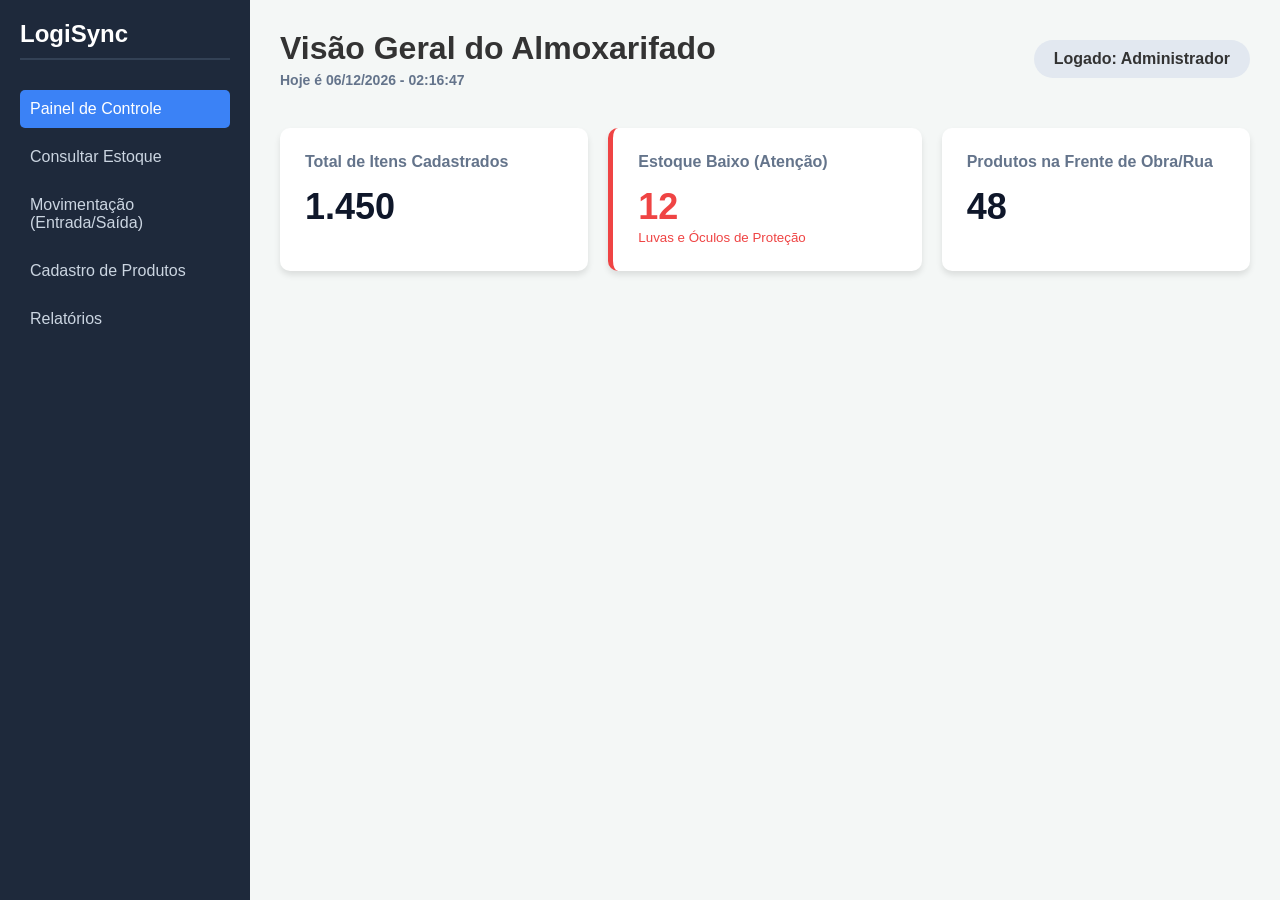
==== index.html @ 924ddfe9 "Add files via upload" ====
<!DOCTYPE html>
<html lang="pt-BR">
<head>
    <meta charset="UTF-8">
    <meta name="viewport" content="width=device-width, initial-scale=1.0">
    <title>Painel | LogiSync</title>
    <link rel="stylesheet" href="css/style.css">
</head>
<body>
    <div class="container">
        
        <aside class="sidebar">
            <h2>LogiSync</h2>
            <nav>
                <ul>
                    <li><a href="index.html" class="ativo">Painel de Controle</a></li>
                    <li><a href="consulta.html">Consultar Estoque</a></li>
                    <li><a href="retirada.html">Movimentação (Entrada/Saída)</a></li>
                    <li><a href="cadastro.html">Cadastro de Produtos</a></li>
                    <li><a href="relatorios.html">Relatórios</a></li>
                </ul>
            </nav>
        </aside>

        <main class="conteudo-principal">
            <header>
                <div>
                    <h1>Visão Geral do Almoxarifado</h1>
                    <p id="relogio-atual" style="color: #64748b; font-weight: bold; margin-top: 5px; font-size: 14px;"></p>
                </div>
                <div class="perfil-usuario">Logado: Administrador</div>
            </header>

            <section class="cartoes">
                <div class="cartao">
                    <h3>Total de Itens Cadastrados</h3>
                    <p class="numero">1.450</p>
                </div>
                
                <div class="cartao alerta">
                    <h3>Estoque Baixo (Atenção)</h3>
                    <p class="numero">12</p>
                    <small>Luvas e Óculos de Proteção</small>
                </div>

                <div class="cartao">
                    <h3>Produtos na Frente de Obra/Rua</h3>
                    <p class="numero">48</p>
                </div>
            </section>
        </main>

    </div>

    <script>
        function atualizarRelogio() {
            const agora = new Date();
            
            // Pega os dados da data e hora
            const dia = String(agora.getDate()).padStart(2, '0');
            const mes = String(agora.getMonth() + 1).padStart(2, '0'); // Mês começa do 0, por isso +1
            const ano = agora.getFullYear();
            const horas = String(agora.getHours()).padStart(2, '0');
            const minutos = String(agora.getMinutes()).padStart(2, '0');
            const segundos = String(agora.getSeconds()).padStart(2, '0');

            // Monta o texto bonito
            const dataHoraFormatada = `Hoje é ${dia}/${mes}/${ano} - ${horas}:${minutos}:${segundos}`;
            
            // Joga na tela
            document.getElementById('relogio-atual').textContent = dataHoraFormatada;
        }

        // Atualiza a cada 1 segundo (1000 milissegundos)
        setInterval(atualizarRelogio, 1000);
        // Roda a primeira vez na hora que a página abre
        atualizarRelogio();
    </script>
</body>
</html>
---- css/style.css ----
/* =========================================
   1. CONFIGURAÇÕES GERAIS (RESET)
   ========================================= */
* {
    margin: 0;
    padding: 0;
    box-sizing: border-box;
    font-family: Arial, sans-serif;
}

body {
    background-color: #f4f7f6;
    color: #333;
}

.container {
    display: flex;
    min-height: 100vh;
}

/* =========================================
   2. MENU LATERAL (SIDEBAR)
   ========================================= */
.sidebar {
    width: 250px;
    background-color: #1e293b;
    color: #fff;
    padding: 20px;
}

.sidebar h2 {
    margin-bottom: 30px;
    font-size: 24px;
    border-bottom: 2px solid #334155;
    padding-bottom: 10px;
}

.sidebar ul {
    list-style: none;
}

.sidebar ul li a {
    color: #cbd5e1;
    text-decoration: none;
    font-size: 16px;
    display: block;
    padding: 10px;
    margin-bottom: 10px;
    border-radius: 5px;
    transition: 0.3s;
}

.sidebar ul li a:hover, .sidebar ul li a.ativo {
    background-color: #3b82f6;
    color: #fff;
}

/* =========================================
   3. CONTEÚDO PRINCIPAL E CABEÇALHO
   ========================================= */
.conteudo-principal {
    flex: 1;
    padding: 30px;
}

header {
    display: flex;
    justify-content: space-between;
    align-items: center;
    margin-bottom: 40px;
}

.perfil-usuario {
    background-color: #e2e8f0;
    padding: 10px 20px;
    border-radius: 20px;
    font-weight: bold;
}

/* =========================================
   4. CARTÕES DO PAINEL E FORMULÁRIOS
   ========================================= */
.cartoes {
    display: flex;
    gap: 20px;
}

.cartao {
    background-color: #fff;
    padding: 25px;
    border-radius: 10px;
    box-shadow: 0 4px 6px rgba(0,0,0,0.1);
    flex: 1;
}

.cartao h3 {
    font-size: 16px;
    color: #64748b;
    margin-bottom: 15px;
}

.cartao .numero {
    font-size: 36px;
    font-weight: bold;
    color: #0f172a;
}

.cartao.alerta {
    border-left: 5px solid #ef4444;
}

.cartao.alerta .numero, .cartao.alerta small {
    color: #ef4444;
}

.form-container {
    width: 100%;
}

.grupo-input {
    margin-bottom: 20px;
}

.grupo-input label {
    display: block;
    margin-bottom: 8px;
    font-weight: bold;
    color: #475569;
}

.grupo-input input {
    width: 100%;
    padding: 12px;
    border: 1px solid #cbd5e1;
    border-radius: 6px;
    font-size: 16px;
}

.grupo-input input:focus {
    outline: none;
    border-color: #3b82f6;
    box-shadow: 0 0 0 3px rgba(59, 130, 246, 0.2);
}

.botoes-acao {
    display: flex;
    gap: 15px;
    margin-top: 30px;
}

.btn {
    flex: 1;
    padding: 15px;
    border: none;
    border-radius: 6px;
    font-size: 16px;
    font-weight: bold;
    color: white;
    cursor: pointer;
    transition: 0.2s;
    text-align: center;
}

.btn-saida { background-color: #f97316; }
.btn-saida:hover { background-color: #ea580c; }
.btn-devolucao { background-color: #22c55e; }
.btn-devolucao:hover { background-color: #16a34a; }
.btn-importar { background-color: #3b82f6; }
.btn-importar:hover { background-color: #2563eb; }

.grid-duas-colunas { display: flex; gap: 20px; }

.area-upload {
    border: 2px dashed #cbd5e1;
    padding: 40px 20px;
    text-align: center;
    border-radius: 10px;
    background-color: #f8fafc;
    margin-top: 20px;
    transition: 0.3s;
}

.area-upload:hover {
    border-color: #3b82f6;
    background-color: #eff6ff;
}

.area-upload p {
    color: #64748b;
    margin-bottom: 15px;
    font-weight: bold;
}

.barra-pesquisa { display: flex; gap: 10px; }
.input-pesquisa {
    flex: 1;
    padding: 18px;
    font-size: 18px;
    border: 2px solid #cbd5e1;
    border-radius: 8px;
}
.input-pesquisa:focus {
    outline: none;
    border-color: #3b82f6;
    box-shadow: 0 0 0 3px rgba(59, 130, 246, 0.2);
}
.btn-pesquisar { padding: 0 30px; font-size: 18px; }

/* =========================================
   8. NOVOS ESTILOS: TELA DE LOGIN
   ========================================= */
.tela-login {
    display: flex;
    justify-content: center; /* Centraliza na horizontal */
    align-items: center; /* Centraliza na vertical */
    min-height: 100vh;
    background-color: #1e293b; /* Fundo escuro profissional */
}

.login-container {
    background-color: #fff;
    padding: 40px;
    border-radius: 10px;
    box-shadow: 0 10px 25px rgba(0,0,0,0.5);
    width: 100%;
    max-width: 400px; /* Largura máxima da caixinha */
}

.login-cabecalho {
    text-align: center;
    margin-bottom: 30px;
}

.login-cabecalho h2 {
    color: #0f172a;
    font-size: 32px;
    margin-bottom: 5px;
}

.login-cabecalho p {
    color: #64748b;
    font-size: 14px;
}

.login-rodape {
    text-align: center;
    margin-top: 25px;
    font-size: 13px;
    color: #64748b;
}
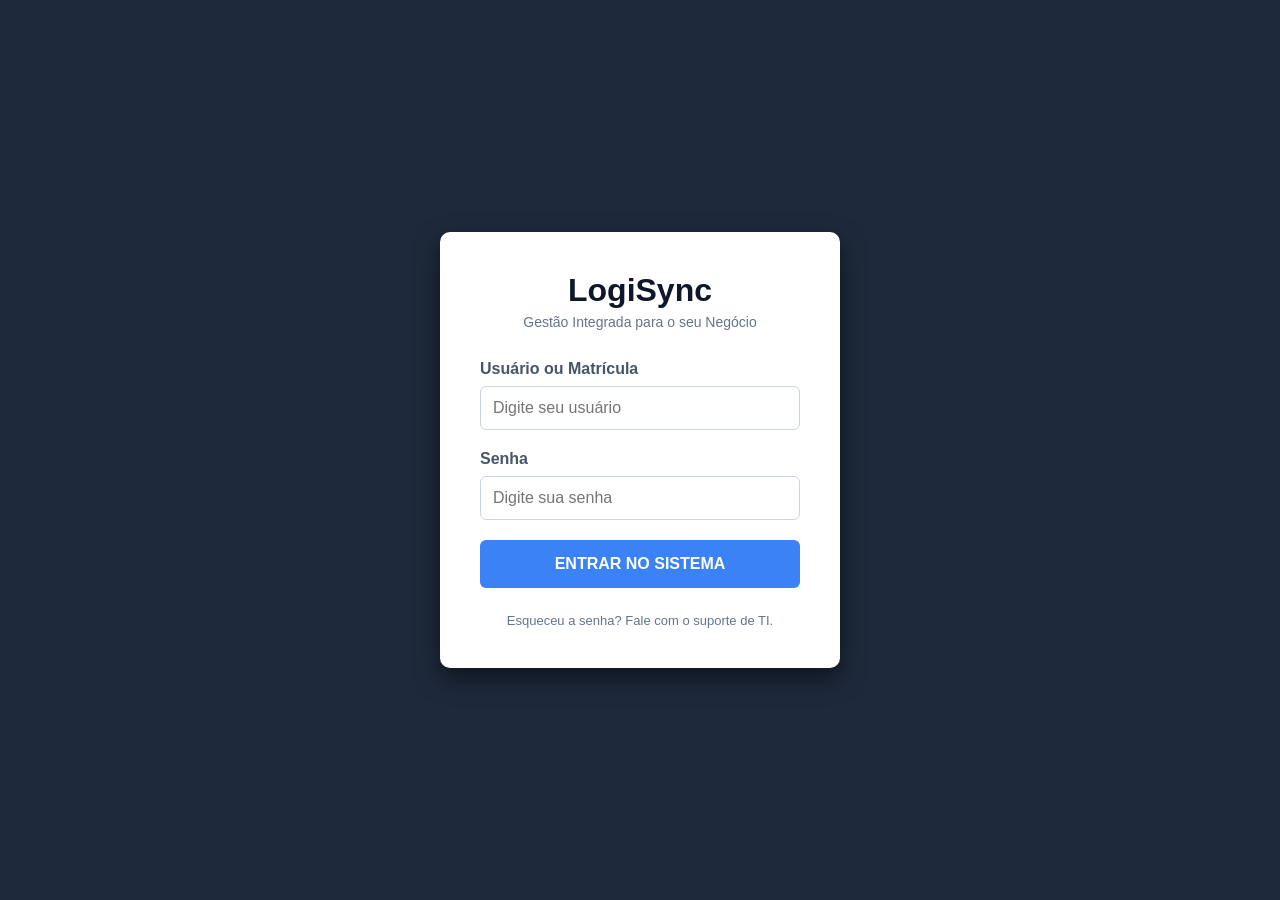
==== commit e6aeddb5: "Add files via upload" ====
--- a/index.html
+++ b/index.html
@@ -3,78 +3,55 @@
 <head>
     <meta charset="UTF-8">
     <meta name="viewport" content="width=device-width, initial-scale=1.0">
-    <title>Painel | LogiSync</title>
-    <link rel="stylesheet" href="css/style.css">
+    <title>Login | LogiSync</title>
+    <link rel="stylesheet" href="./estilo/style.css">
 </head>
-<body>
-    <div class="container">
-        
-        <aside class="sidebar">
+<body class="tela-login">
+    
+    <div class="login-container">
+        <div class="login-cabecalho">
             <h2>LogiSync</h2>
-            <nav>
-                <ul>
-                    <li><a href="index.html" class="ativo">Painel de Controle</a></li>
-                    <li><a href="consulta.html">Consultar Estoque</a></li>
-                    <li><a href="retirada.html">Movimentação (Entrada/Saída)</a></li>
-                    <li><a href="cadastro.html">Cadastro de Produtos</a></li>
-                    <li><a href="relatorios.html">Relatórios</a></li>
-                </ul>
-            </nav>
-        </aside>
+            <p>Gestão Integrada para o seu Negócio</p>
+        </div>
 
-        <main class="conteudo-principal">
-            <header>
-                <div>
-                    <h1>Visão Geral do Almoxarifado</h1>
-                    <p id="relogio-atual" style="color: #64748b; font-weight: bold; margin-top: 5px; font-size: 14px;"></p>
-                </div>
-                <div class="perfil-usuario">Logado: Administrador</div>
-            </header>
+        <form id="form-login">
+            <div class="grupo-input">
+                <label for="usuario">Usuário ou Matrícula</label>
+                <input type="text" id="usuario" placeholder="Digite seu usuário" required>
+            </div>
 
-            <section class="cartoes">
-                <div class="cartao">
-                    <h3>Total de Itens Cadastrados</h3>
-                    <p class="numero">1.450</p>
-                </div>
-                
-                <div class="cartao alerta">
-                    <h3>Estoque Baixo (Atenção)</h3>
-                    <p class="numero">12</p>
-                    <small>Luvas e Óculos de Proteção</small>
-                </div>
+            <div class="grupo-input">
+                <label for="senha">Senha</label>
+                <input type="password" id="senha" placeholder="Digite sua senha" required>
+            </div>
 
-                <div class="cartao">
-                    <h3>Produtos na Frente de Obra/Rua</h3>
-                    <p class="numero">48</p>
-                </div>
-            </section>
-        </main>
+            <p id="mensagem-erro" style="color: #ef4444; font-size: 14px; margin-bottom: 15px; display: none; text-align: center; font-weight: bold;">
+                Usuário ou senha incorretos!
+            </p>
 
+            <button type="submit" class="btn btn-importar" style="width: 100%;">ENTRAR NO SISTEMA</button>
+        </form>
+
+        <div class="login-rodape">
+            <p>Esqueceu a senha? Fale com o suporte de TI.</p>
+        </div>
     </div>
 
     <script>
-        function atualizarRelogio() {
-            const agora = new Date();
-            
-            // Pega os dados da data e hora
-            const dia = String(agora.getDate()).padStart(2, '0');
-            const mes = String(agora.getMonth() + 1).padStart(2, '0'); // Mês começa do 0, por isso +1
-            const ano = agora.getFullYear();
-            const horas = String(agora.getHours()).padStart(2, '0');
-            const minutos = String(agora.getMinutes()).padStart(2, '0');
-            const segundos = String(agora.getSeconds()).padStart(2, '0');
+        document.getElementById('form-login').addEventListener('submit', function(evento) {
+            evento.preventDefault(); 
+            const usuarioDigitado = document.getElementById('usuario').value;
+            const senhaDigitada = document.getElementById('senha').value;
+            const mensagemErro = document.getElementById('mensagem-erro');
 
-            // Monta o texto bonito
-            const dataHoraFormatada = `Hoje é ${dia}/${mes}/${ano} - ${horas}:${minutos}:${segundos}`;
-            
-            // Joga na tela
-            document.getElementById('relogio-atual').textContent = dataHoraFormatada;
-        }
-
-        // Atualiza a cada 1 segundo (1000 milissegundos)
-        setInterval(atualizarRelogio, 1000);
-        // Roda a primeira vez na hora que a página abre
-        atualizarRelogio();
+            // Agora ele redireciona para painel.html
+            if (usuarioDigitado === 'admin' && senhaDigitada === '123') {
+                mensagemErro.style.display = 'none';
+                window.location.href = 'painel.html';
+            } else {
+                mensagemErro.style.display = 'block';
+            }
+        });
     </script>
 </body>
 </html>
--- a/estilo/style.css
+++ b/estilo/style.css
@@ -0,0 +1,250 @@
+/* =========================================
+   1. CONFIGURAÇÕES GERAIS (RESET)
+   ========================================= */
+* {
+    margin: 0;
+    padding: 0;
+    box-sizing: border-box;
+    font-family: Arial, sans-serif;
+}
+
+body {
+    background-color: #f4f7f6;
+    color: #333;
+}
+
+.container {
+    display: flex;
+    min-height: 100vh;
+}
+
+/* =========================================
+   2. MENU LATERAL (SIDEBAR)
+   ========================================= */
+.sidebar {
+    width: 250px;
+    background-color: #1e293b;
+    color: #fff;
+    padding: 20px;
+}
+
+.sidebar h2 {
+    margin-bottom: 30px;
+    font-size: 24px;
+    border-bottom: 2px solid #334155;
+    padding-bottom: 10px;
+}
+
+.sidebar ul {
+    list-style: none;
+}
+
+.sidebar ul li a {
+    color: #cbd5e1;
+    text-decoration: none;
+    font-size: 16px;
+    display: block;
+    padding: 10px;
+    margin-bottom: 10px;
+    border-radius: 5px;
+    transition: 0.3s;
+}
+
+.sidebar ul li a:hover, .sidebar ul li a.ativo {
+    background-color: #3b82f6;
+    color: #fff;
+}
+
+/* =========================================
+   3. CONTEÚDO PRINCIPAL E CABEÇALHO
+   ========================================= */
+.conteudo-principal {
+    flex: 1;
+    padding: 30px;
+}
+
+header {
+    display: flex;
+    justify-content: space-between;
+    align-items: center;
+    margin-bottom: 40px;
+}
+
+.perfil-usuario {
+    background-color: #e2e8f0;
+    padding: 10px 20px;
+    border-radius: 20px;
+    font-weight: bold;
+}
+
+/* =========================================
+   4. CARTÕES DO PAINEL E FORMULÁRIOS
+   ========================================= */
+.cartoes {
+    display: flex;
+    gap: 20px;
+}
+
+.cartao {
+    background-color: #fff;
+    padding: 25px;
+    border-radius: 10px;
+    box-shadow: 0 4px 6px rgba(0,0,0,0.1);
+    flex: 1;
+}
+
+.cartao h3 {
+    font-size: 16px;
+    color: #64748b;
+    margin-bottom: 15px;
+}
+
+.cartao .numero {
+    font-size: 36px;
+    font-weight: bold;
+    color: #0f172a;
+}
+
+.cartao.alerta {
+    border-left: 5px solid #ef4444;
+}
+
+.cartao.alerta .numero, .cartao.alerta small {
+    color: #ef4444;
+}
+
+.form-container {
+    width: 100%;
+}
+
+.grupo-input {
+    margin-bottom: 20px;
+}
+
+.grupo-input label {
+    display: block;
+    margin-bottom: 8px;
+    font-weight: bold;
+    color: #475569;
+}
+
+.grupo-input input {
+    width: 100%;
+    padding: 12px;
+    border: 1px solid #cbd5e1;
+    border-radius: 6px;
+    font-size: 16px;
+}
+
+.grupo-input input:focus {
+    outline: none;
+    border-color: #3b82f6;
+    box-shadow: 0 0 0 3px rgba(59, 130, 246, 0.2);
+}
+
+.botoes-acao {
+    display: flex;
+    gap: 15px;
+    margin-top: 30px;
+}
+
+.btn {
+    flex: 1;
+    padding: 15px;
+    border: none;
+    border-radius: 6px;
+    font-size: 16px;
+    font-weight: bold;
+    color: white;
+    cursor: pointer;
+    transition: 0.2s;
+    text-align: center;
+}
+
+.btn-saida { background-color: #f97316; }
+.btn-saida:hover { background-color: #ea580c; }
+.btn-devolucao { background-color: #22c55e; }
+.btn-devolucao:hover { background-color: #16a34a; }
+.btn-importar { background-color: #3b82f6; }
+.btn-importar:hover { background-color: #2563eb; }
+
+.grid-duas-colunas { display: flex; gap: 20px; }
+
+.area-upload {
+    border: 2px dashed #cbd5e1;
+    padding: 40px 20px;
+    text-align: center;
+    border-radius: 10px;
+    background-color: #f8fafc;
+    margin-top: 20px;
+    transition: 0.3s;
+}
+
+.area-upload:hover {
+    border-color: #3b82f6;
+    background-color: #eff6ff;
+}
+
+.area-upload p {
+    color: #64748b;
+    margin-bottom: 15px;
+    font-weight: bold;
+}
+
+.barra-pesquisa { display: flex; gap: 10px; }
+.input-pesquisa {
+    flex: 1;
+    padding: 18px;
+    font-size: 18px;
+    border: 2px solid #cbd5e1;
+    border-radius: 8px;
+}
+.input-pesquisa:focus {
+    outline: none;
+    border-color: #3b82f6;
+    box-shadow: 0 0 0 3px rgba(59, 130, 246, 0.2);
+}
+.btn-pesquisar { padding: 0 30px; font-size: 18px; }
+
+/* =========================================
+   8. NOVOS ESTILOS: TELA DE LOGIN
+   ========================================= */
+.tela-login {
+    display: flex;
+    justify-content: center; /* Centraliza na horizontal */
+    align-items: center; /* Centraliza na vertical */
+    min-height: 100vh;
+    background-color: #1e293b; /* Fundo escuro profissional */
+}
+
+.login-container {
+    background-color: #fff;
+    padding: 40px;
+    border-radius: 10px;
+    box-shadow: 0 10px 25px rgba(0,0,0,0.5);
+    width: 100%;
+    max-width: 400px; /* Largura máxima da caixinha */
+}
+
+.login-cabecalho {
+    text-align: center;
+    margin-bottom: 30px;
+}
+
+.login-cabecalho h2 {
+    color: #0f172a;
+    font-size: 32px;
+    margin-bottom: 5px;
+}
+
+.login-cabecalho p {
+    color: #64748b;
+    font-size: 14px;
+}
+
+.login-rodape {
+    text-align: center;
+    margin-top: 25px;
+    font-size: 13px;
+    color: #64748b;
+}
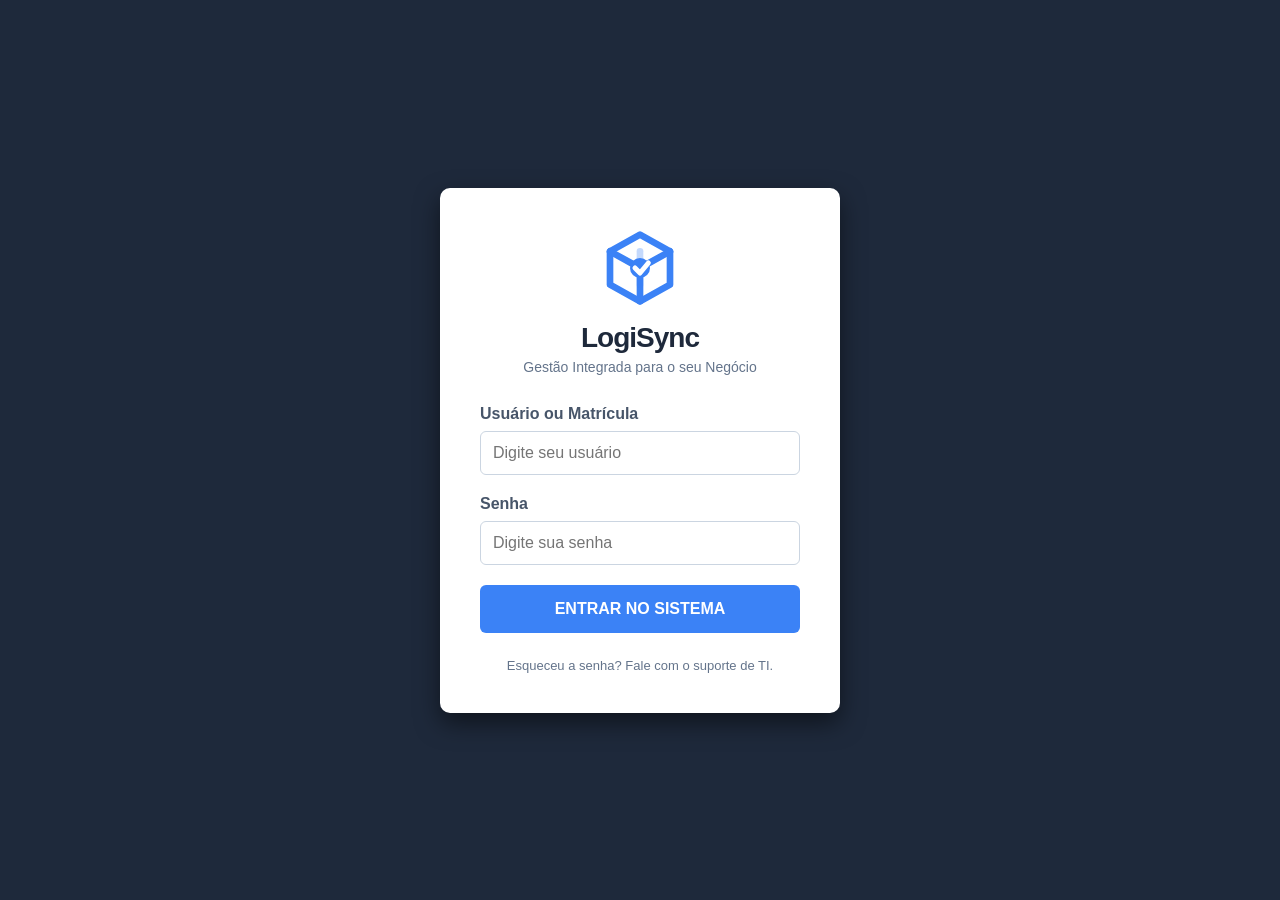
==== commit f7863eec: "Add files via upload" ====
--- a/index.html
+++ b/index.html
@@ -10,7 +10,15 @@
     
     <div class="login-container">
         <div class="login-cabecalho">
-            <h2>LogiSync</h2>
+            <svg width="80" height="80" viewBox="0 0 24 24" fill="none" xmlns="http://www.w3.org/2000/svg" style="margin-bottom: 10px;">
+                <path d="M12 2L3 7V17L12 22L21 17V7L12 2Z" stroke="#3b82f6" stroke-width="2" stroke-linecap="round" stroke-linejoin="round"/>
+                <path d="M12 22V12" stroke="#3b82f6" stroke-width="2" stroke-linecap="round" stroke-linejoin="round"/>
+                <path d="M21 7L12 12L3 7" stroke="#3b82f6" stroke-width="2" stroke-linecap="round" stroke-linejoin="round"/>
+                <path d="M12 7V17" stroke="#3b82f6" stroke-width="2" stroke-opacity="0.3" stroke-linecap="round" stroke-linejoin="round"/>
+                <circle cx="12" cy="12" r="3" fill="#3b82f6"/>
+                <path d="M10.5 12L12 13.5L14.5 10.5" stroke="white" stroke-width="1.5" stroke-linecap="round" stroke-linejoin="round"/>
+            </svg>
+            <h2 style="color: #1e293b; font-size: 28px; letter-spacing: -1px;">LogiSync</h2>
             <p>Gestão Integrada para o seu Negócio</p>
         </div>
 
@@ -44,7 +52,6 @@
             const senhaDigitada = document.getElementById('senha').value;
             const mensagemErro = document.getElementById('mensagem-erro');
 
-            // Agora ele redireciona para painel.html
             if (usuarioDigitado === 'admin' && senhaDigitada === '123') {
                 mensagemErro.style.display = 'none';
                 window.location.href = 'painel.html';
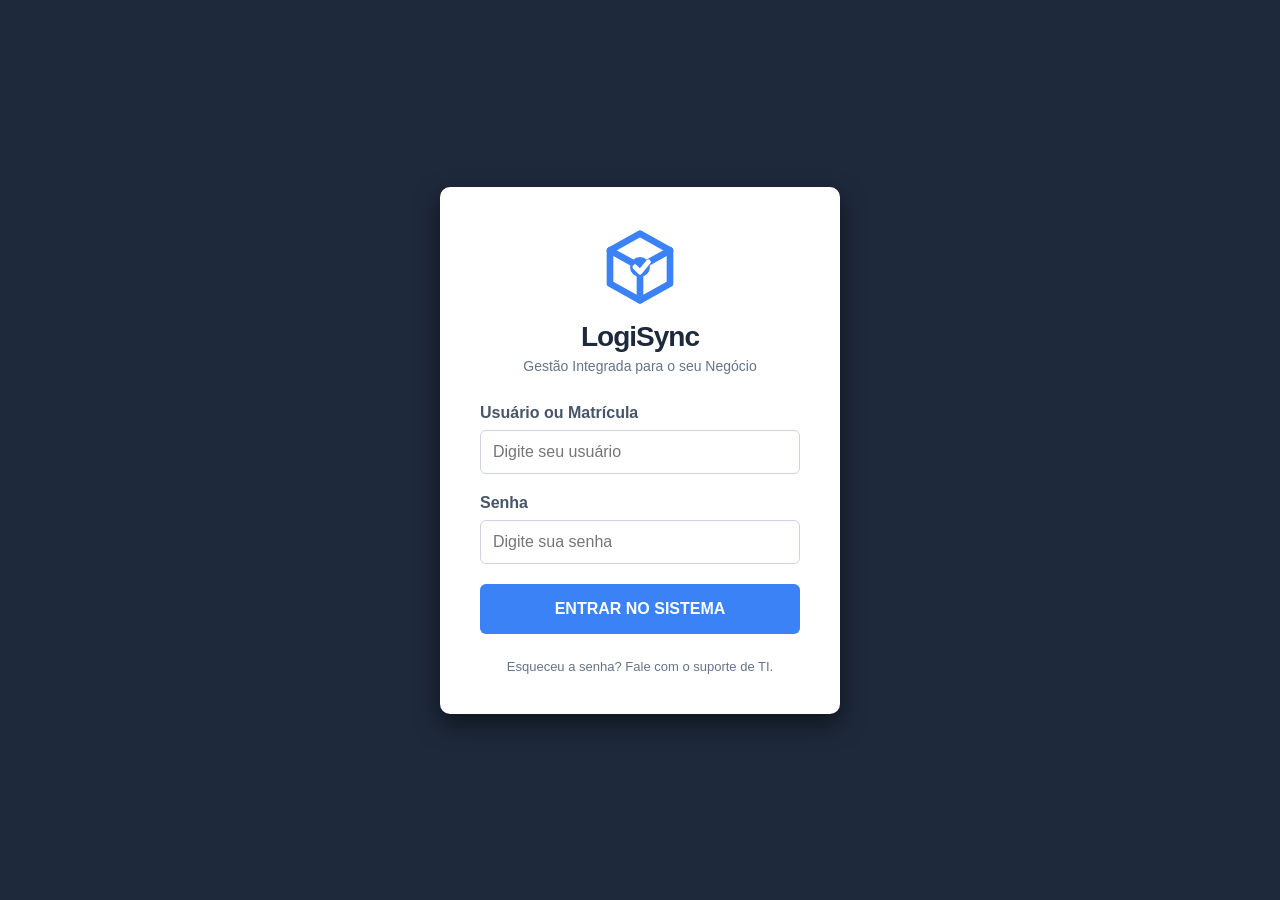
==== commit b9032b8c: "Add files via upload" ====
--- a/index.html
+++ b/index.html
@@ -14,8 +14,7 @@
                 <path d="M12 2L3 7V17L12 22L21 17V7L12 2Z" stroke="#3b82f6" stroke-width="2" stroke-linecap="round" stroke-linejoin="round"/>
                 <path d="M12 22V12" stroke="#3b82f6" stroke-width="2" stroke-linecap="round" stroke-linejoin="round"/>
                 <path d="M21 7L12 12L3 7" stroke="#3b82f6" stroke-width="2" stroke-linecap="round" stroke-linejoin="round"/>
-                <path d="M12 7V17" stroke="#3b82f6" stroke-width="2" stroke-opacity="0.3" stroke-linecap="round" stroke-linejoin="round"/>
-                <circle cx="12" cy="12" r="3" fill="#3b82f6"/>
+                <circle cx="12" cy="12" r="3" fill="#3b82f6"/> 
                 <path d="M10.5 12L12 13.5L14.5 10.5" stroke="white" stroke-width="1.5" stroke-linecap="round" stroke-linejoin="round"/>
             </svg>
             <h2 style="color: #1e293b; font-size: 28px; letter-spacing: -1px;">LogiSync</h2>
@@ -37,7 +36,7 @@
                 Usuário ou senha incorretos!
             </p>
 
-            <button type="submit" class="btn btn-importar" style="width: 100%;">ENTRAR NO SISTEMA</button>
+            <button type="submit" class="btn btn-importar" style="width: 100%; height: 50px;">ENTRAR NO SISTEMA</button>
         </form>
 
         <div class="login-rodape">
